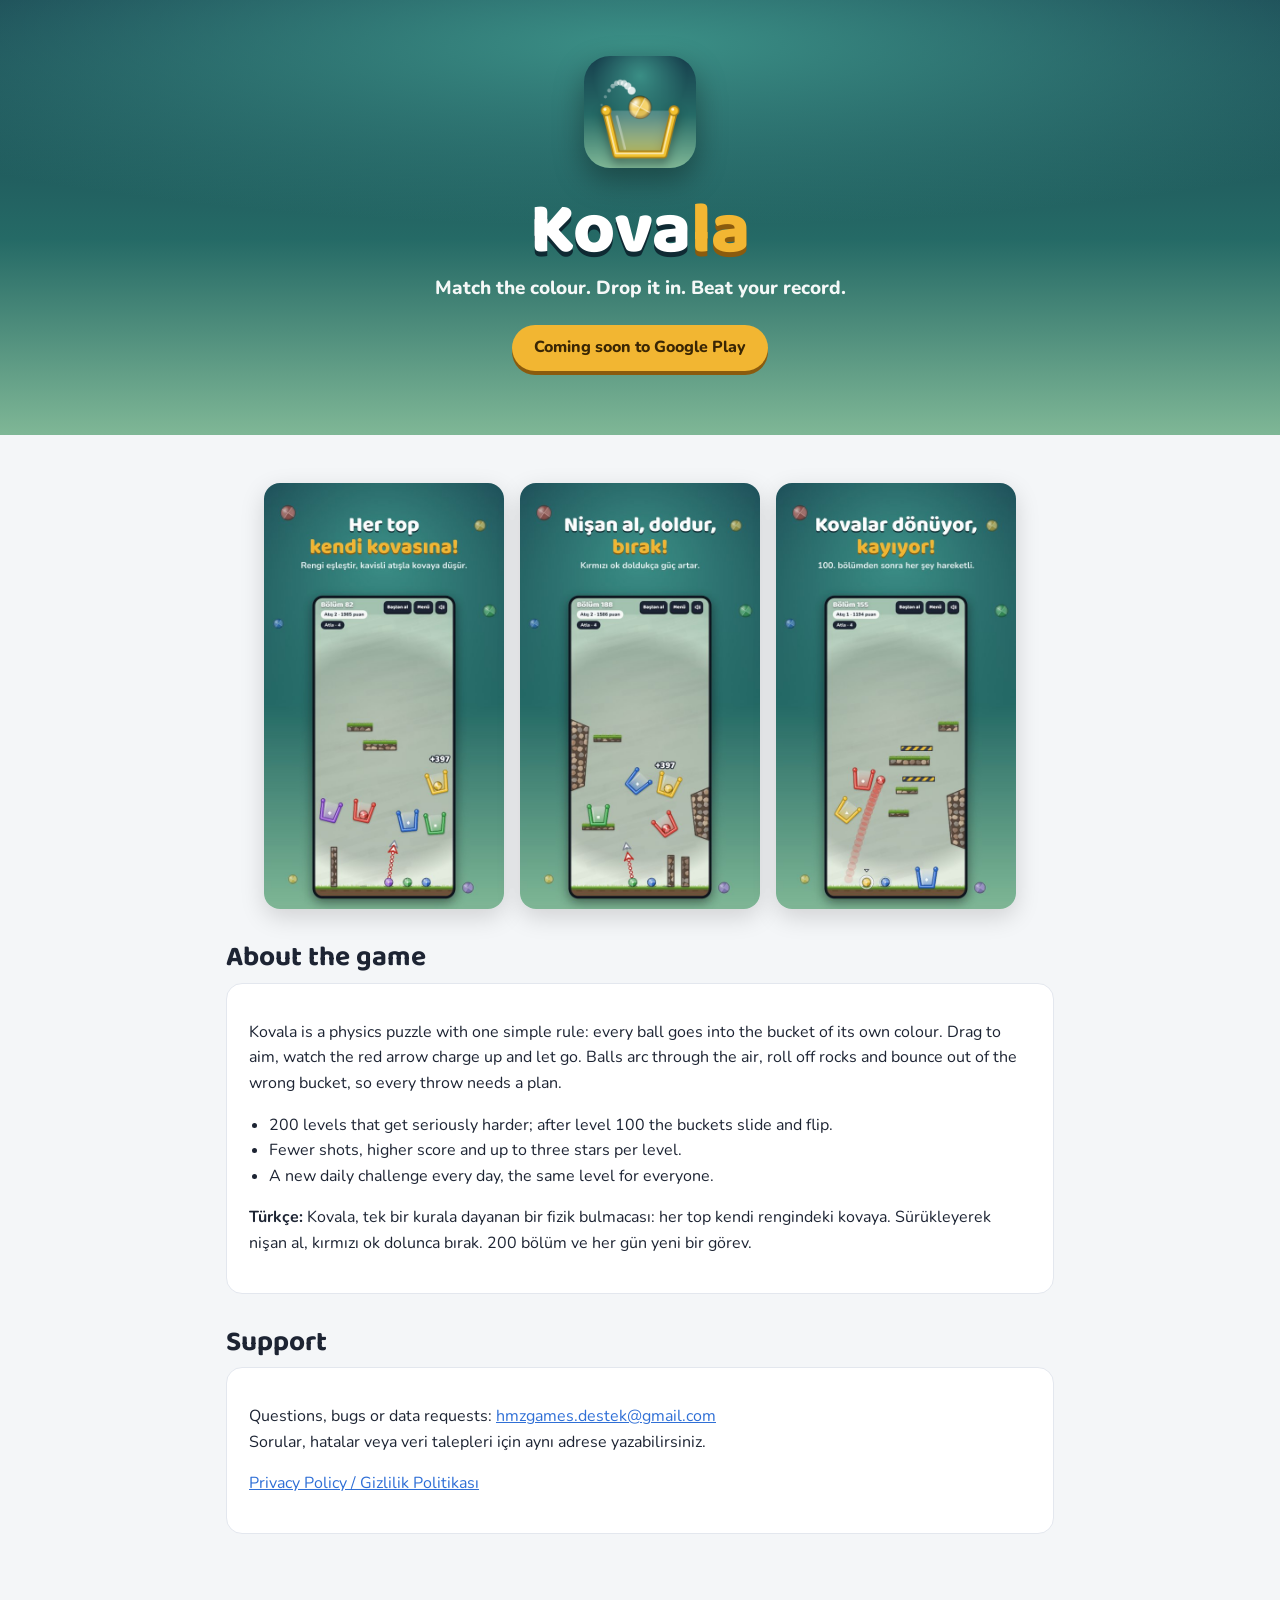
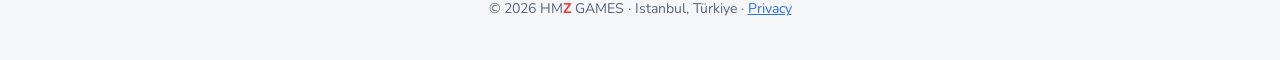
==== index.html @ 34f69577 "Kovala site: landing page, privacy policy (EN/TR), app-ads.txt Co-Authored-By: Claude Opus 5.5 <nore" ====
<!doctype html>
<html lang="en">
<head>
<meta charset="utf-8">
<meta name="viewport" content="width=device-width,initial-scale=1">
<title>Kovala – HMZ Games</title>
<meta name="description" content="Kovala: throw every coloured ball into the bucket of its own colour. A physics puzzle with 200 levels by HMZ Games.">
<link rel="icon" href="favicon.png">
<link rel="preconnect" href="https://fonts.googleapis.com"><link rel="preconnect" href="https://fonts.gstatic.com" crossorigin>
<link href="https://fonts.googleapis.com/css2?family=Baloo+2:wght@800&family=Nunito:wght@400;700;800&display=swap" rel="stylesheet">
<link rel="stylesheet" href="style.css">
</head>
<body>
<header class="hero">
  <img class="icon" src="img/icon-256.png" alt="Kovala app icon">
  <div class="logo"><span>Kova</span>la</div>
  <p class="tag">Match the colour. Drop it in. Beat your record.</p>
  <div class="badge">Coming soon to Google Play</div>
</header>

<main class="wrap">
  <div class="shots">
    <img src="img/shot-1.jpg" alt="Aiming a ball at the bucket of the same colour">
    <img src="img/shot-2.jpg" alt="The red arrow charges the throw">
    <img src="img/shot-3.jpg" alt="Moving and flipping buckets in later levels">
  </div>

  <h2>About the game</h2>
  <div class="card">
    <p>Kovala is a physics puzzle with one simple rule: every ball goes into the bucket of its own colour. Drag to aim, watch the red arrow charge up and let go. Balls arc through the air, roll off rocks and bounce out of the wrong bucket, so every throw needs a plan.</p>
    <ul>
      <li>200 levels that get seriously harder; after level 100 the buckets slide and flip.</li>
      <li>Fewer shots, higher score and up to three stars per level.</li>
      <li>A new daily challenge every day, the same level for everyone.</li>
    </ul>
    <p lang="tr"><b>Türkçe:</b> Kovala, tek bir kurala dayanan bir fizik bulmacası: her top kendi rengindeki kovaya. Sürükleyerek nişan al, kırmızı ok dolunca bırak. 200 bölüm ve her gün yeni bir görev.</p>
  </div>

  <h2>Support</h2>
  <div class="card">
    <p>Questions, bugs or data requests: <a href="mailto:hmzgames.destek@gmail.com">hmzgames.destek@gmail.com</a><br>
    Sorular, hatalar veya veri talepleri için aynı adrese yazabilirsiniz.</p>
    <p><a href="privacy.html">Privacy Policy / Gizlilik Politikası</a></p>
  </div>
</main>

<footer>© 2026 HM<b>Z</b> GAMES · Istanbul, Türkiye · <a href="privacy.html">Privacy</a></footer>
</body>
</html>
---- style.css ----
:root{--bg1:#173f4d;--bg2:#256a66;--bg3:#7fb796;--gold:#f2b632;--ink:#1d2433;--soft:#5b6478;--card:#ffffff;--line:#e3e7ee;}
*{box-sizing:border-box}
html,body{margin:0}
body{font-family:Nunito,system-ui,-apple-system,"Segoe UI",sans-serif;color:var(--ink);background:#f4f6f8;line-height:1.6;}
a{color:#2f6fd6}
.hero{background:radial-gradient(120% 70% at 50% 10%,#3b8f86 0%,rgba(59,143,134,0) 60%),linear-gradient(180deg,var(--bg1),var(--bg2) 55%,var(--bg3));color:#fff;padding:56px 16px 64px;text-align:center;}
.hero img.icon{width:112px;height:112px;border-radius:26px;box-shadow:0 12px 30px rgba(0,0,0,.35)}
.logo{font-family:"Baloo 2",system-ui,sans-serif;font-weight:800;font-size:72px;line-height:1;margin:18px 0 6px;color:var(--gold);text-shadow:0 5px 0 #8a5b0e}
.logo span{color:#fff;text-shadow:0 5px 0 #0f2a33}
.tag{font-size:19px;font-weight:800;opacity:.95;margin:0}
.badge{display:inline-block;margin-top:22px;background:var(--gold);color:#3a2604;font-weight:800;padding:10px 22px;border-radius:999px;box-shadow:0 4px 0 #8a5b0e}
.wrap{max-width:860px;margin:0 auto;padding:40px 16px}
.shots{display:flex;gap:16px;justify-content:center;flex-wrap:wrap;margin:8px 0 8px}
.shots img{width:min(30%,240px);min-width:150px;border-radius:16px;box-shadow:0 8px 24px rgba(0,0,0,.15)}
h2{font-family:"Baloo 2",system-ui,sans-serif;font-size:28px;margin:32px 0 8px;line-height:1.2}
h3{font-size:18px;margin:24px 0 4px}
.card{background:var(--card);border:1px solid var(--line);border-radius:16px;padding:20px 22px}
ul{padding-left:20px}
footer{text-align:center;color:var(--soft);font-size:14px;padding:24px 16px 40px}
footer b{color:#e8322e}
.lang{display:flex;gap:8px;justify-content:center;margin-bottom:8px}
.lang a{font-weight:800;text-decoration:none;padding:4px 10px;border-radius:999px;border:1px solid var(--line);color:var(--ink);background:#fff}
.doc h1{font-family:"Baloo 2",system-ui,sans-serif;font-size:34px;line-height:1.2;margin:8px 0}
.muted{color:var(--soft)}
@media (max-width:520px){.logo{font-size:56px}.shots img{width:44%}}
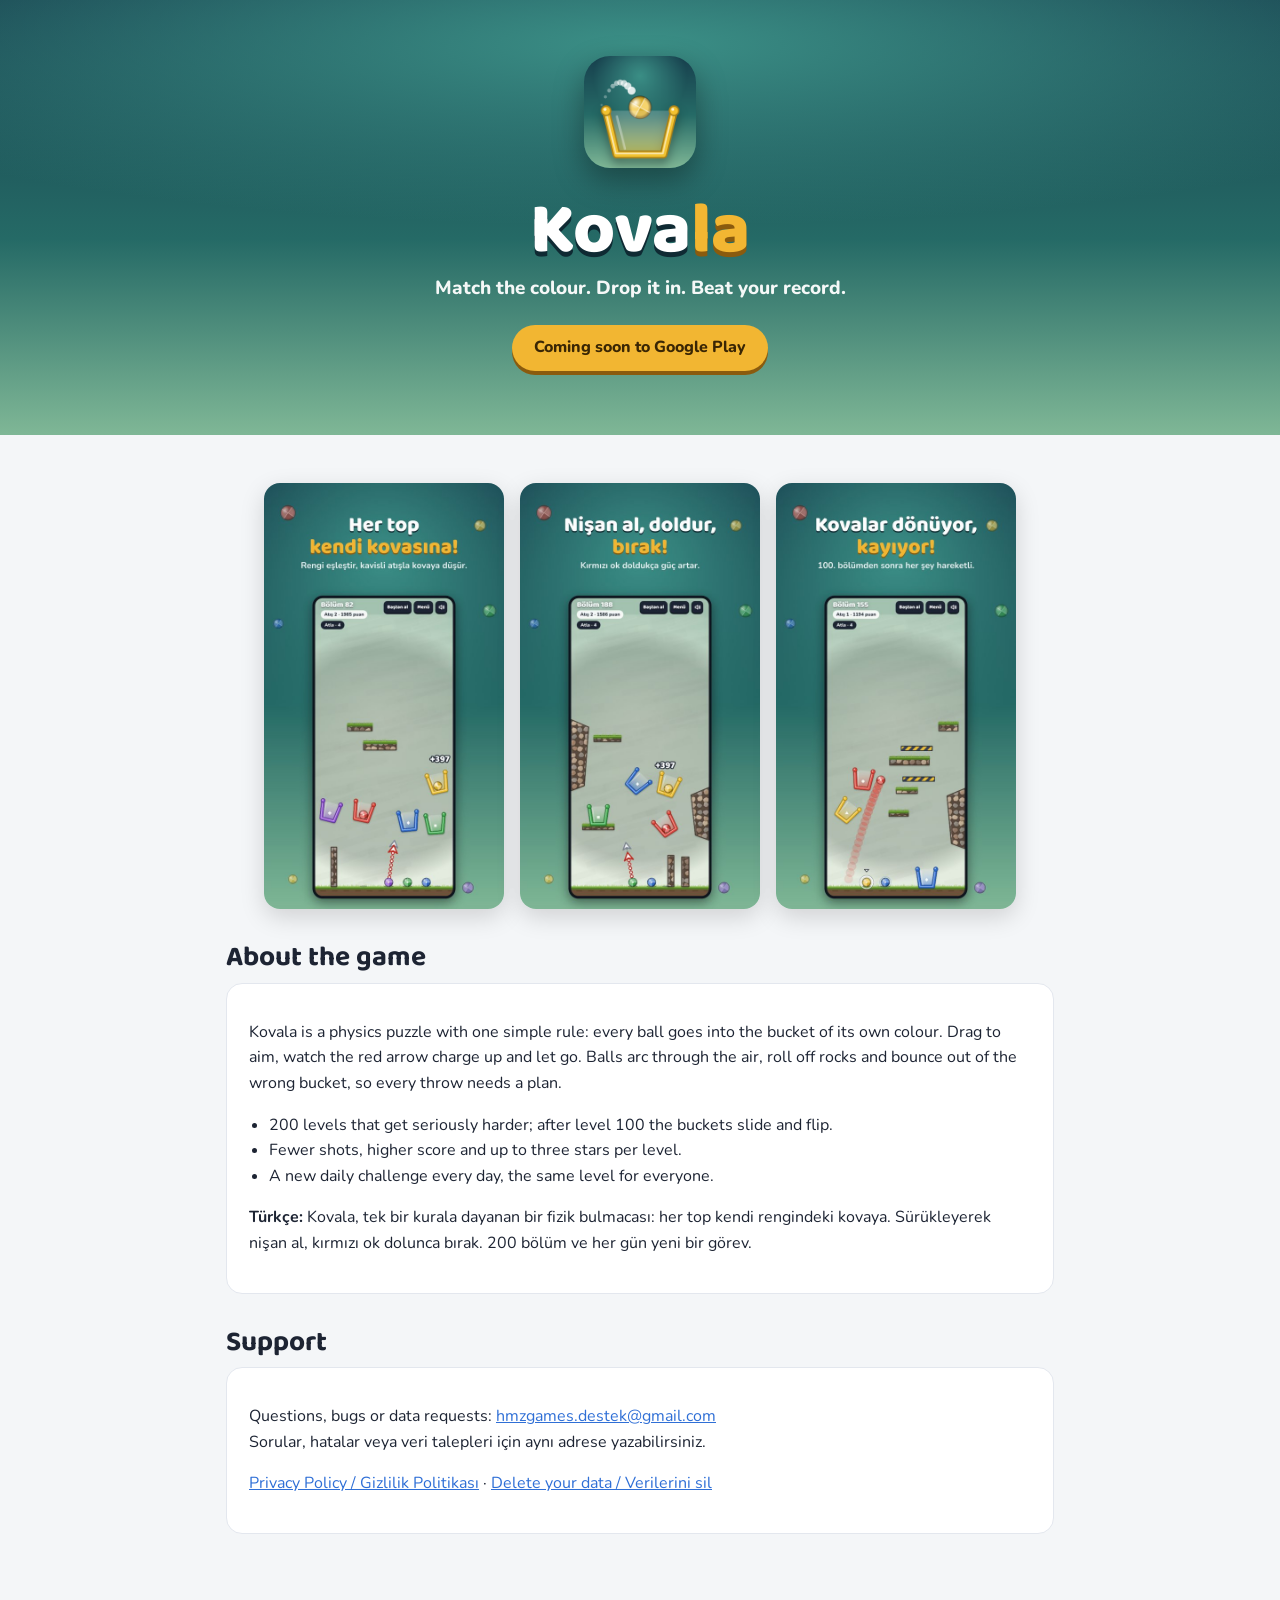
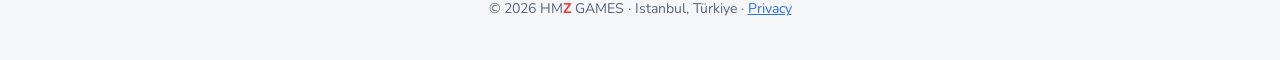
==== commit 04192df3: "Add data deletion page for Google Play Co-Authored-By: Claude Opus 5.5 <noreply@anthropic.com> Claud" ====
--- a/index.html
+++ b/index.html
@@ -40,7 +40,7 @@
   <div class="card">
     <p>Questions, bugs or data requests: <a href="mailto:hmzgames.destek@gmail.com">hmzgames.destek@gmail.com</a><br>
     Sorular, hatalar veya veri talepleri için aynı adrese yazabilirsiniz.</p>
-    <p><a href="privacy.html">Privacy Policy / Gizlilik Politikası</a></p>
+    <p><a href="privacy.html">Privacy Policy / Gizlilik Politikası</a> · <a href="delete-data.html">Delete your data / Verilerini sil</a></p>
   </div>
 </main>
 
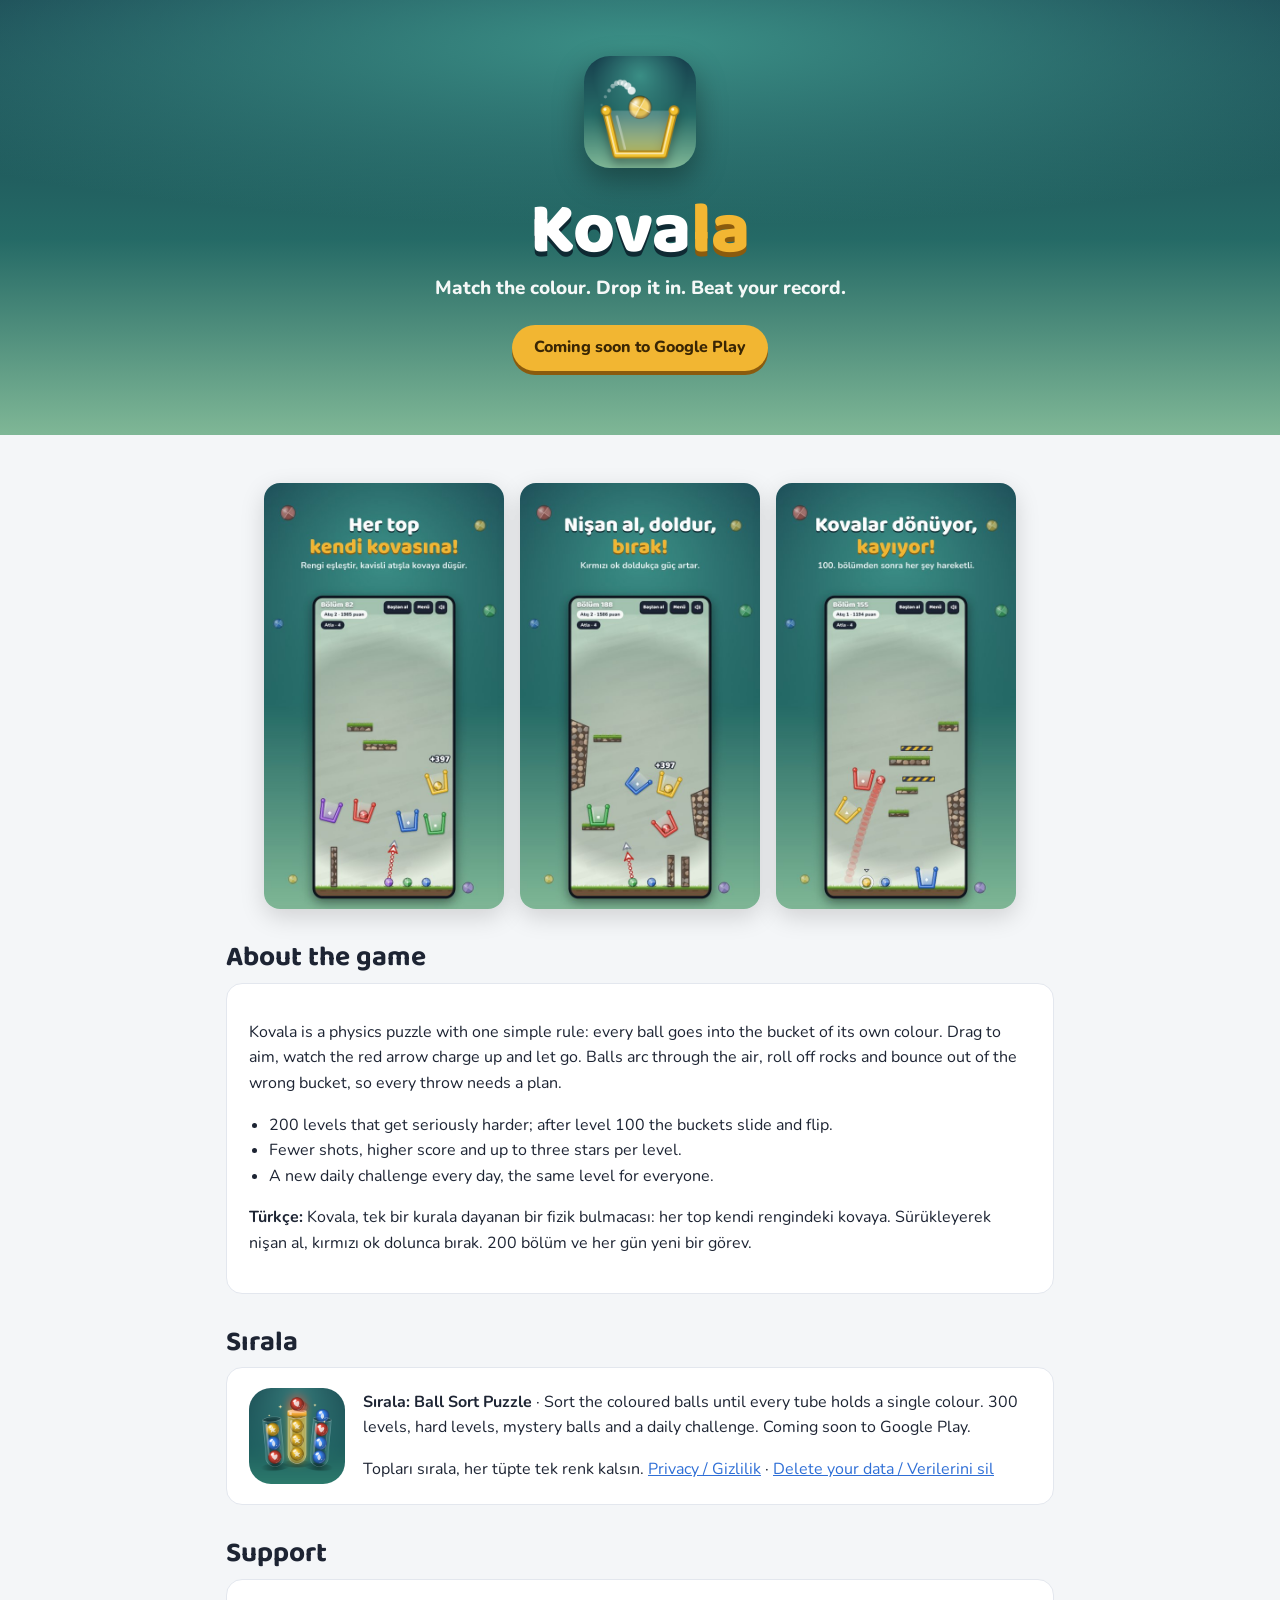
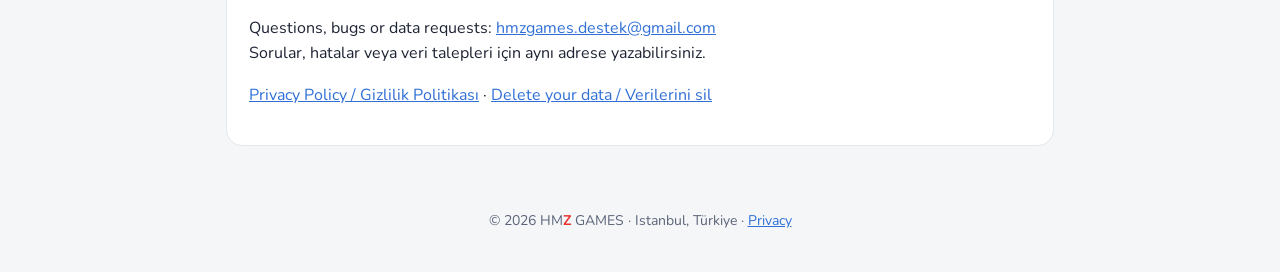
==== commit 50157153: "Sırala: privacy policy, data deletion page and a section on the home page Co-Authored-By: Claude Opu" ====
--- a/index.html
+++ b/index.html
@@ -36,6 +36,15 @@
     <p lang="tr"><b>Türkçe:</b> Kovala, tek bir kurala dayanan bir fizik bulmacası: her top kendi rengindeki kovaya. Sürükleyerek nişan al, kırmızı ok dolunca bırak. 200 bölüm ve her gün yeni bir görev.</p>
   </div>
 
+  <h2 id="sirala">Sırala</h2>
+  <div class="card" style="display:flex;gap:18px;align-items:center;flex-wrap:wrap">
+    <img src="img/sirala-icon-256.png" alt="Sırala app icon" style="width:96px;height:96px;border-radius:22px">
+    <div style="flex:1;min-width:220px">
+      <p style="margin-top:0"><b>Sırala: Ball Sort Puzzle</b> · Sort the coloured balls until every tube holds a single colour. 300 levels, hard levels, mystery balls and a daily challenge. Coming soon to Google Play.</p>
+      <p lang="tr" style="margin-bottom:0">Topları sırala, her tüpte tek renk kalsın. <a href="sirala/privacy.html">Privacy / Gizlilik</a> · <a href="sirala/delete-data.html">Delete your data / Verilerini sil</a></p>
+    </div>
+  </div>
+
   <h2>Support</h2>
   <div class="card">
     <p>Questions, bugs or data requests: <a href="mailto:hmzgames.destek@gmail.com">hmzgames.destek@gmail.com</a><br>
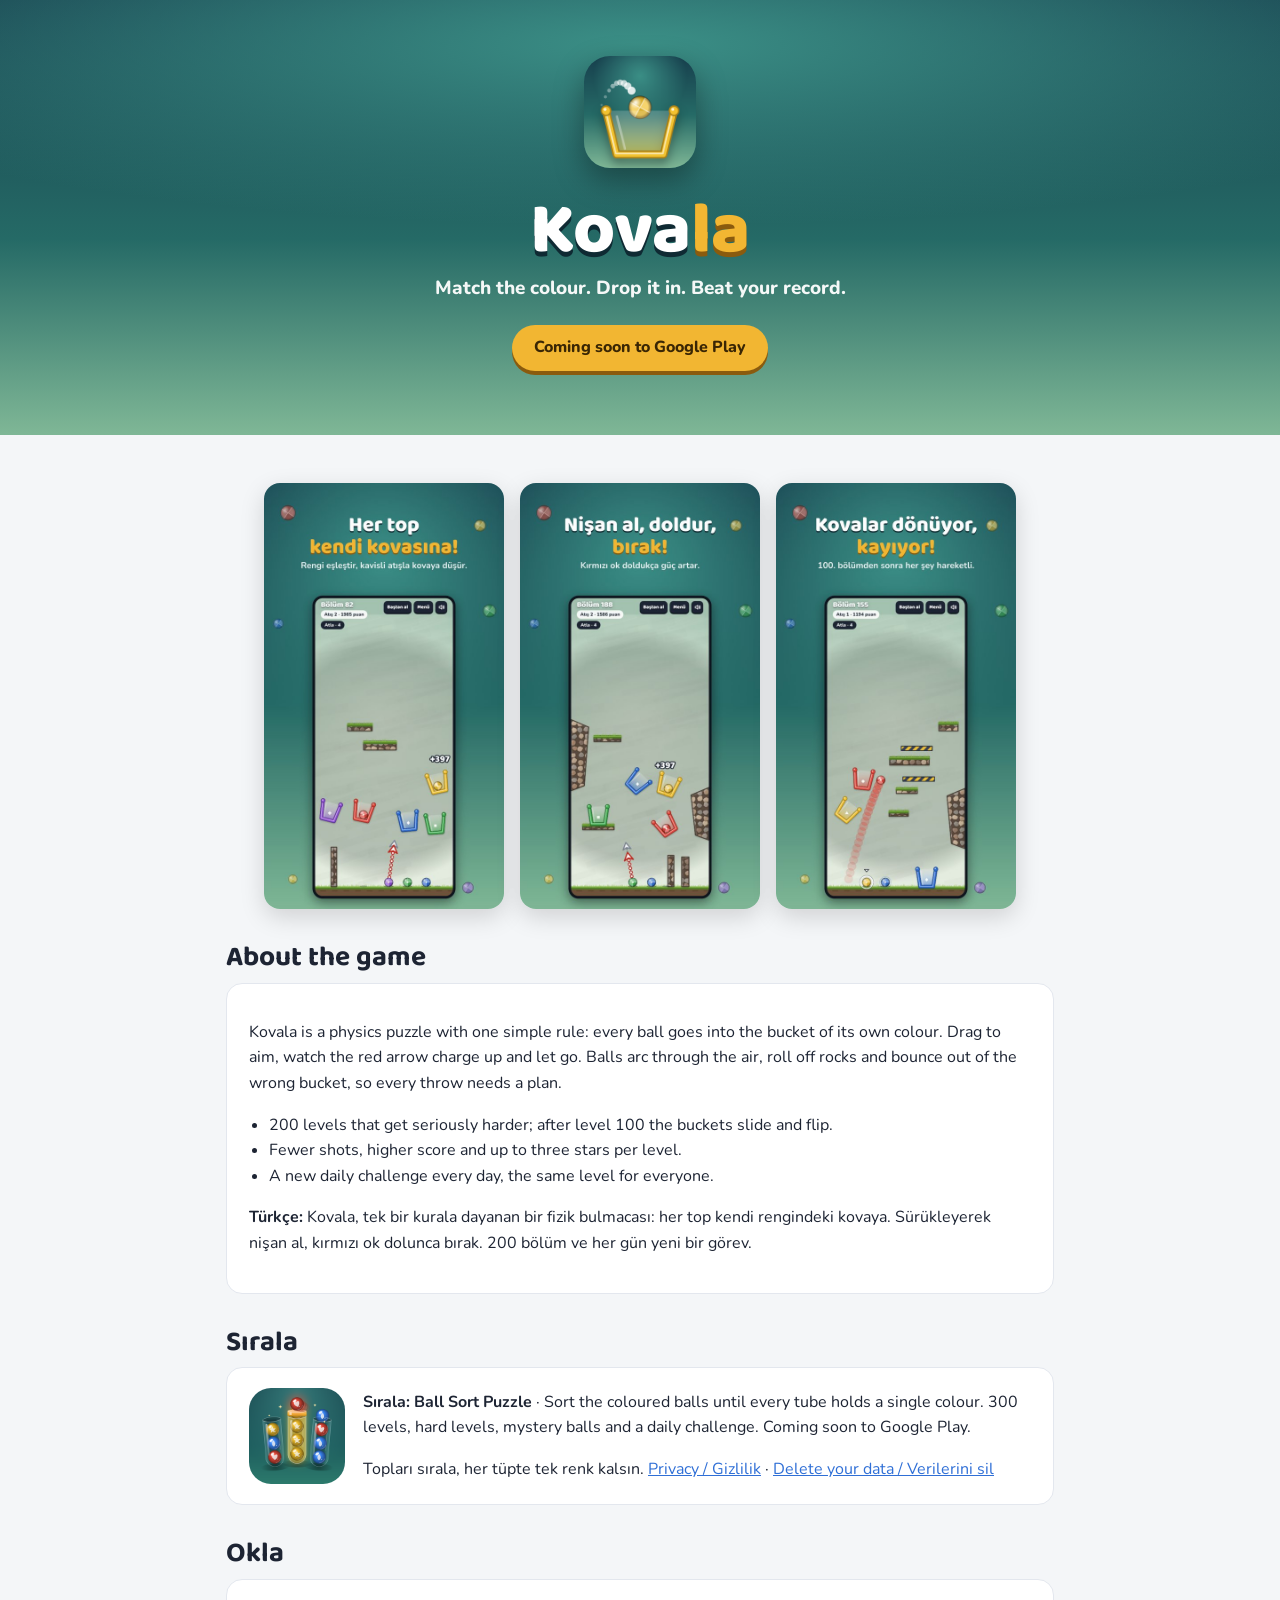
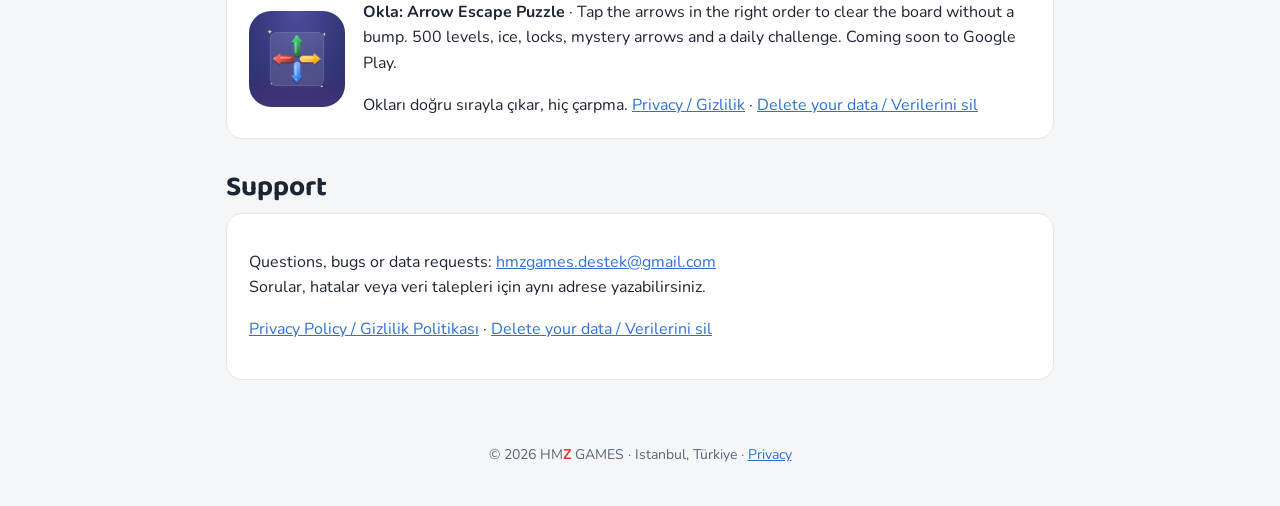
==== commit c841a121: "Okla: privacy policy, data deletion page and a section on the home page Co-Authored-By: Claude Opus " ====
--- a/index.html
+++ b/index.html
@@ -45,6 +45,15 @@
     </div>
   </div>
 
+  <h2 id="okla">Okla</h2>
+  <div class="card" style="display:flex;gap:18px;align-items:center;flex-wrap:wrap">
+    <img src="img/okla-icon-256.png" alt="Okla app icon" style="width:96px;height:96px;border-radius:22px">
+    <div style="flex:1;min-width:220px">
+      <p style="margin-top:0"><b>Okla: Arrow Escape Puzzle</b> · Tap the arrows in the right order to clear the board without a bump. 500 levels, ice, locks, mystery arrows and a daily challenge. Coming soon to Google Play.</p>
+      <p lang="tr" style="margin-bottom:0">Okları doğru sırayla çıkar, hiç çarpma. <a href="okla/privacy.html">Privacy / Gizlilik</a> · <a href="okla/delete-data.html">Delete your data / Verilerini sil</a></p>
+    </div>
+  </div>
+
   <h2>Support</h2>
   <div class="card">
     <p>Questions, bugs or data requests: <a href="mailto:hmzgames.destek@gmail.com">hmzgames.destek@gmail.com</a><br>
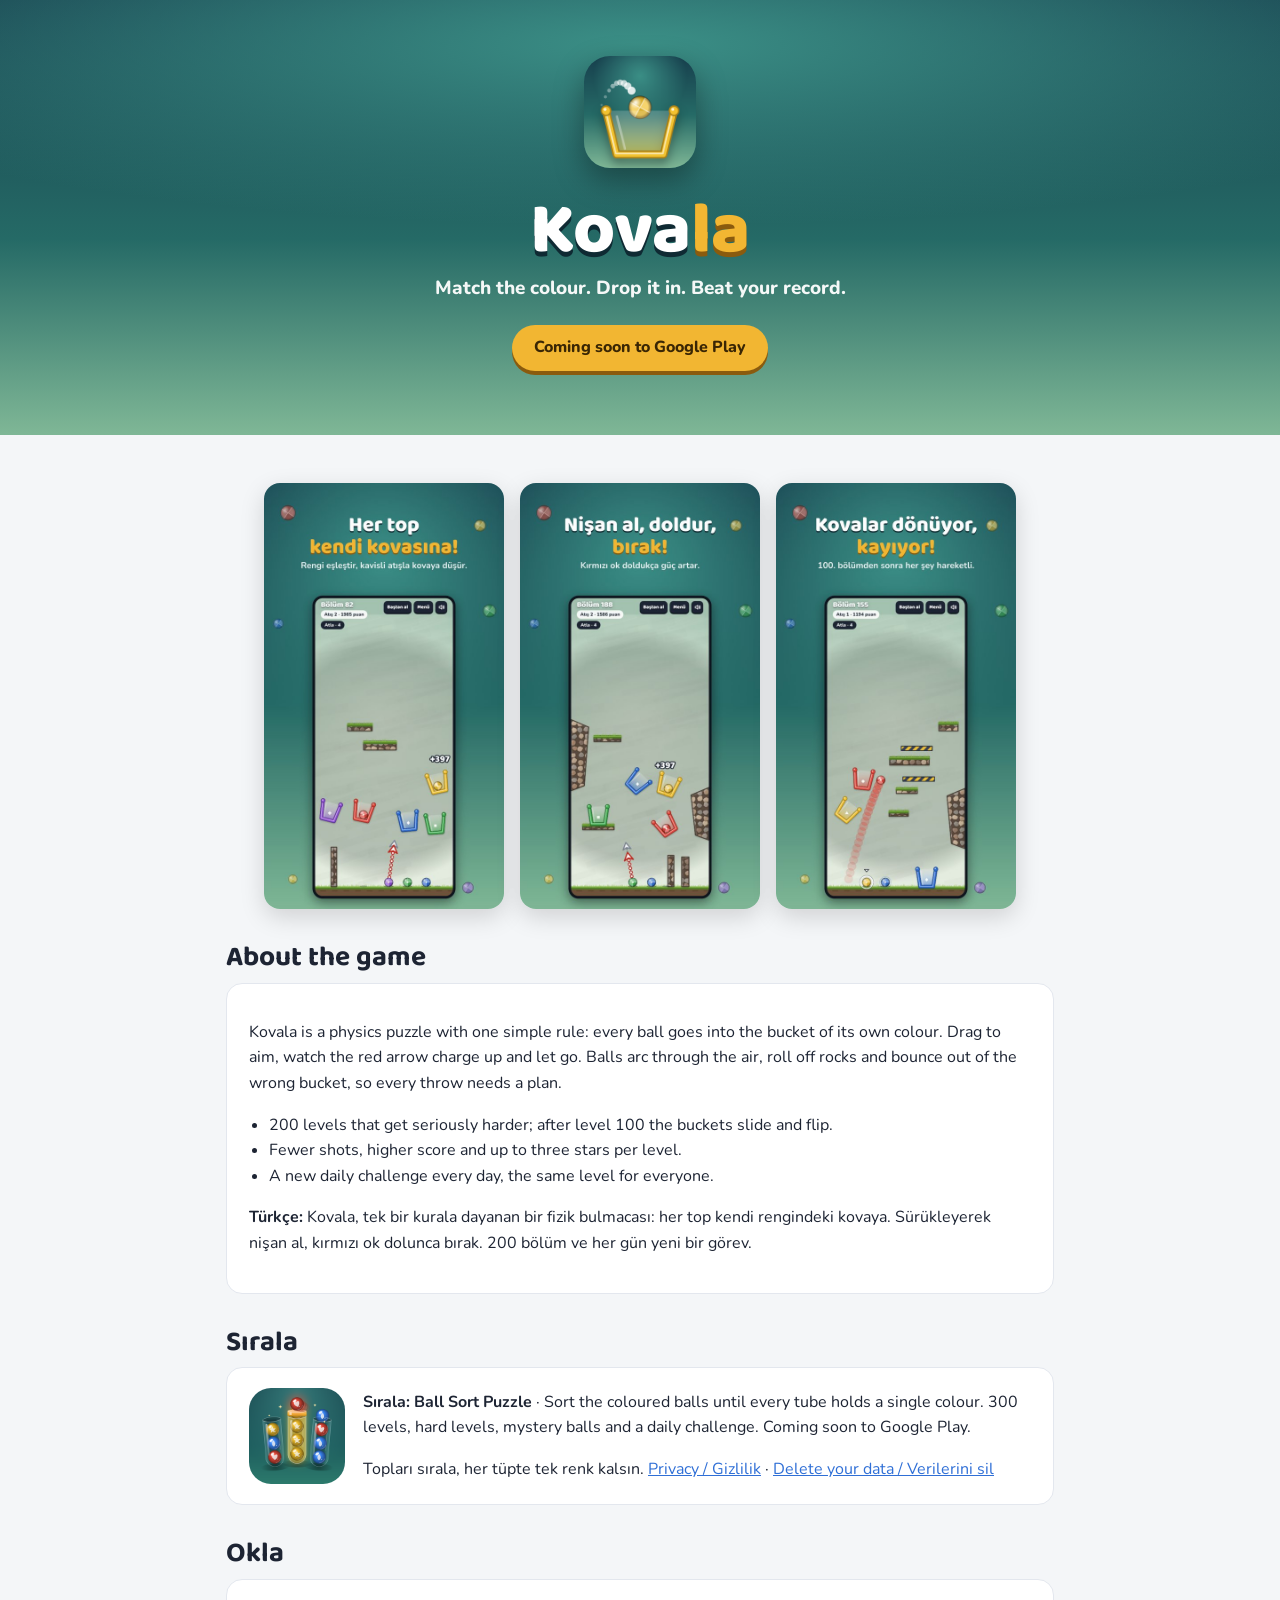
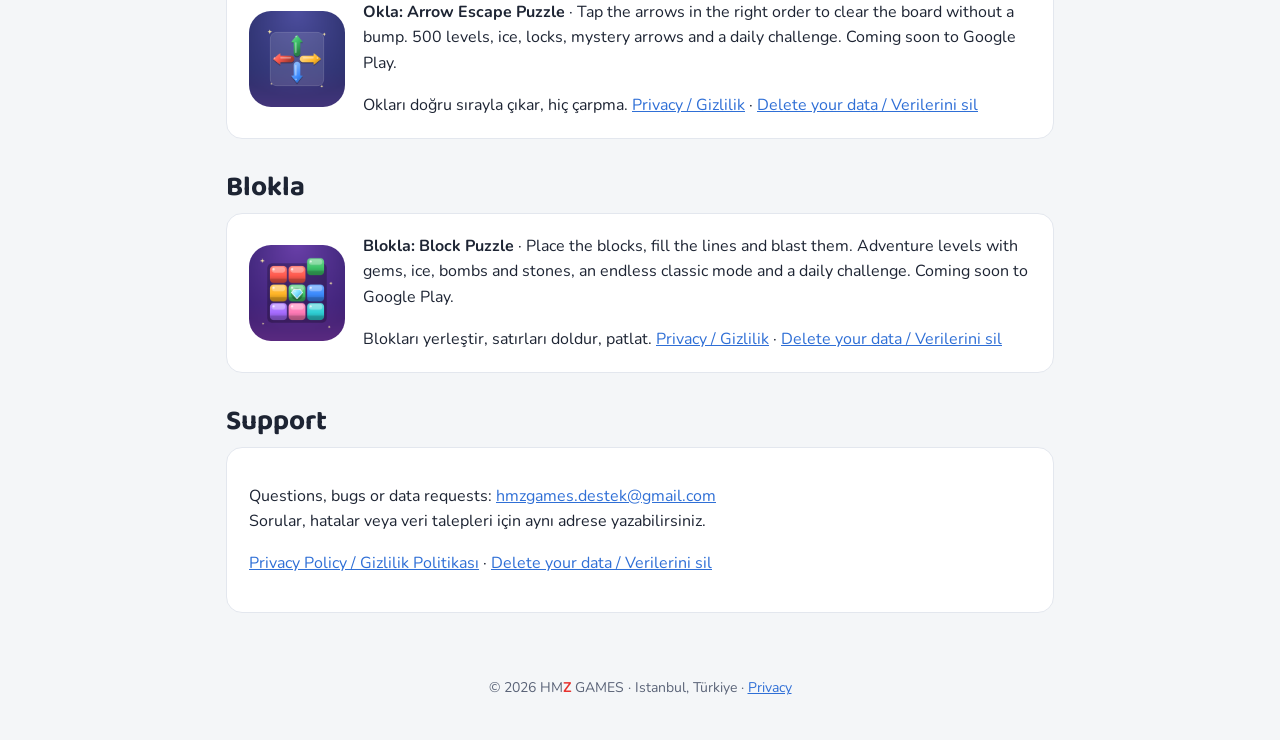
==== commit 6579b1f7: "Blokla: privacy policy, data deletion page and a section on the home page Co-Authored-By: Claude Opu" ====
--- a/index.html
+++ b/index.html
@@ -54,6 +54,15 @@
     </div>
   </div>
 
+  <h2 id="blokla">Blokla</h2>
+  <div class="card" style="display:flex;gap:18px;align-items:center;flex-wrap:wrap">
+    <img src="img/blokla-icon-256.png" alt="Blokla app icon" style="width:96px;height:96px;border-radius:22px">
+    <div style="flex:1;min-width:220px">
+      <p style="margin-top:0"><b>Blokla: Block Puzzle</b> · Place the blocks, fill the lines and blast them. Adventure levels with gems, ice, bombs and stones, an endless classic mode and a daily challenge. Coming soon to Google Play.</p>
+      <p lang="tr" style="margin-bottom:0">Blokları yerleştir, satırları doldur, patlat. <a href="blokla/privacy.html">Privacy / Gizlilik</a> · <a href="blokla/delete-data.html">Delete your data / Verilerini sil</a></p>
+    </div>
+  </div>
+
   <h2>Support</h2>
   <div class="card">
     <p>Questions, bugs or data requests: <a href="mailto:hmzgames.destek@gmail.com">hmzgames.destek@gmail.com</a><br>
